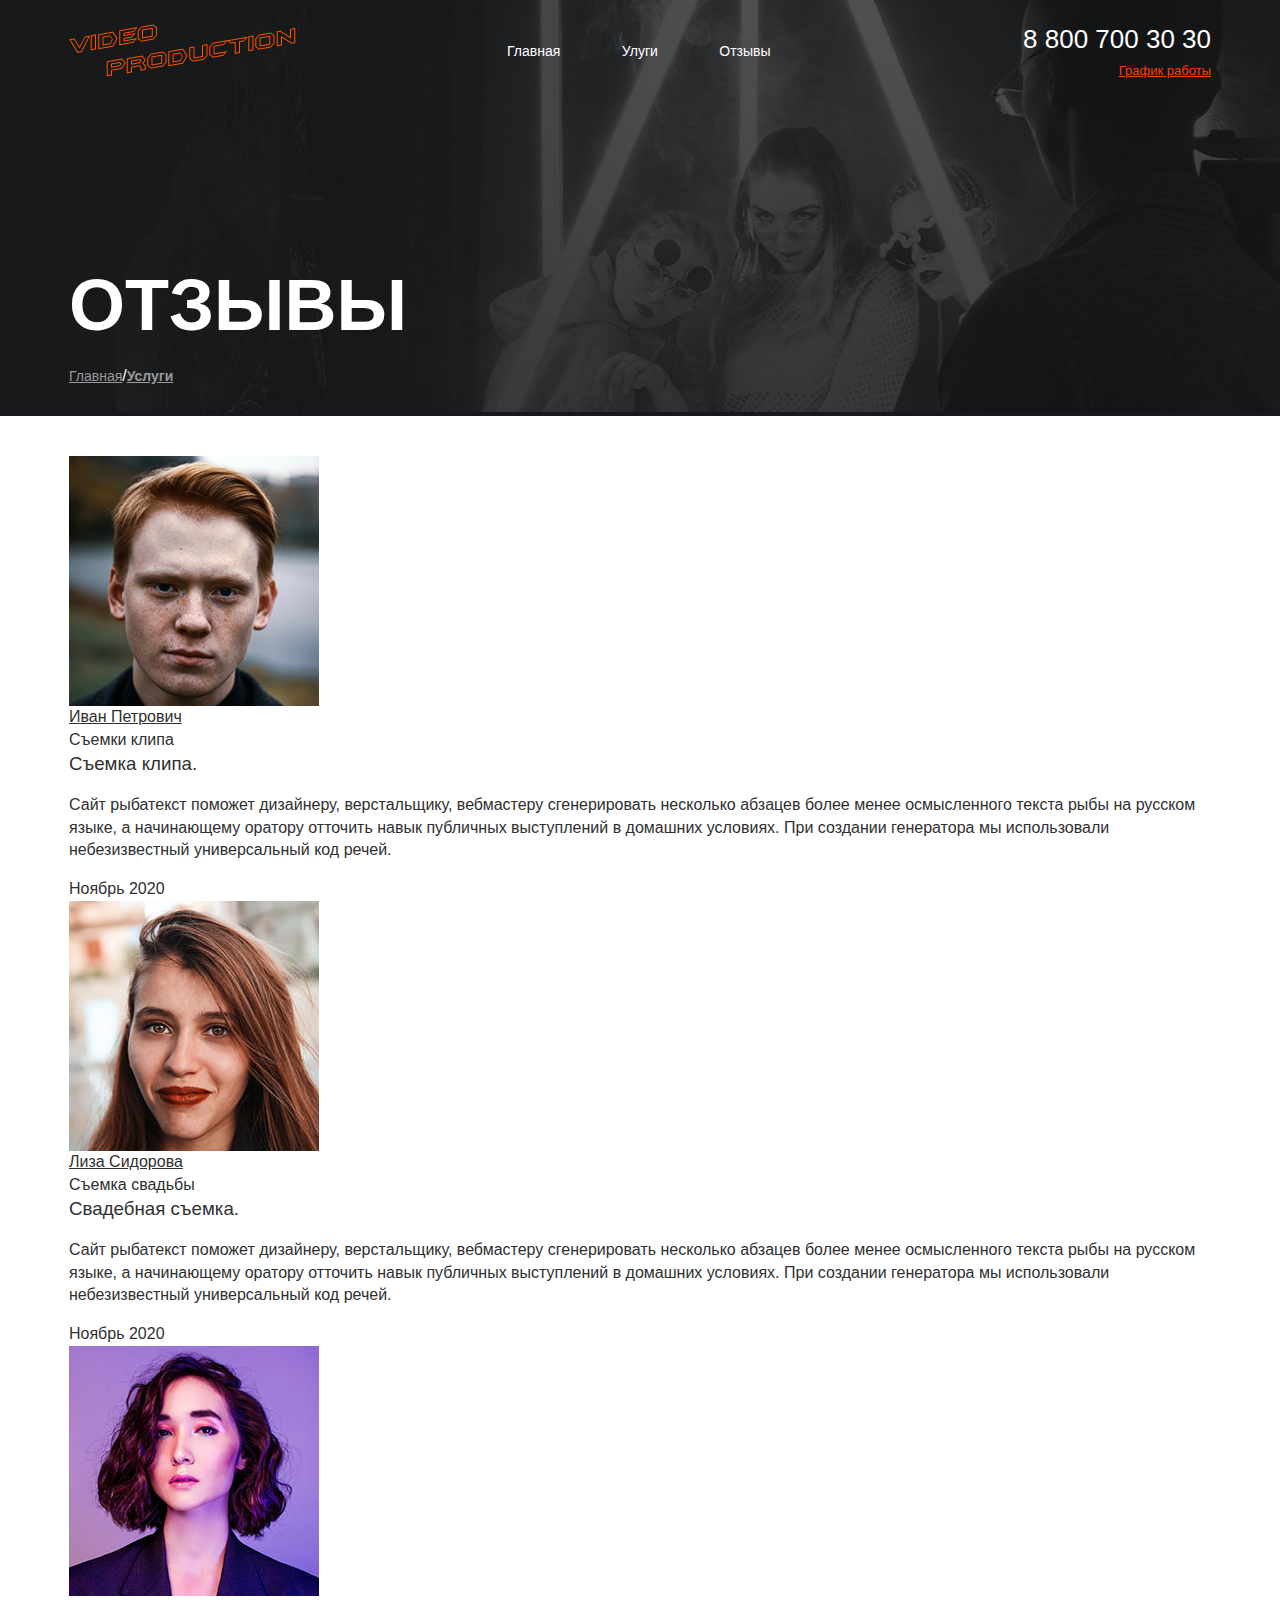
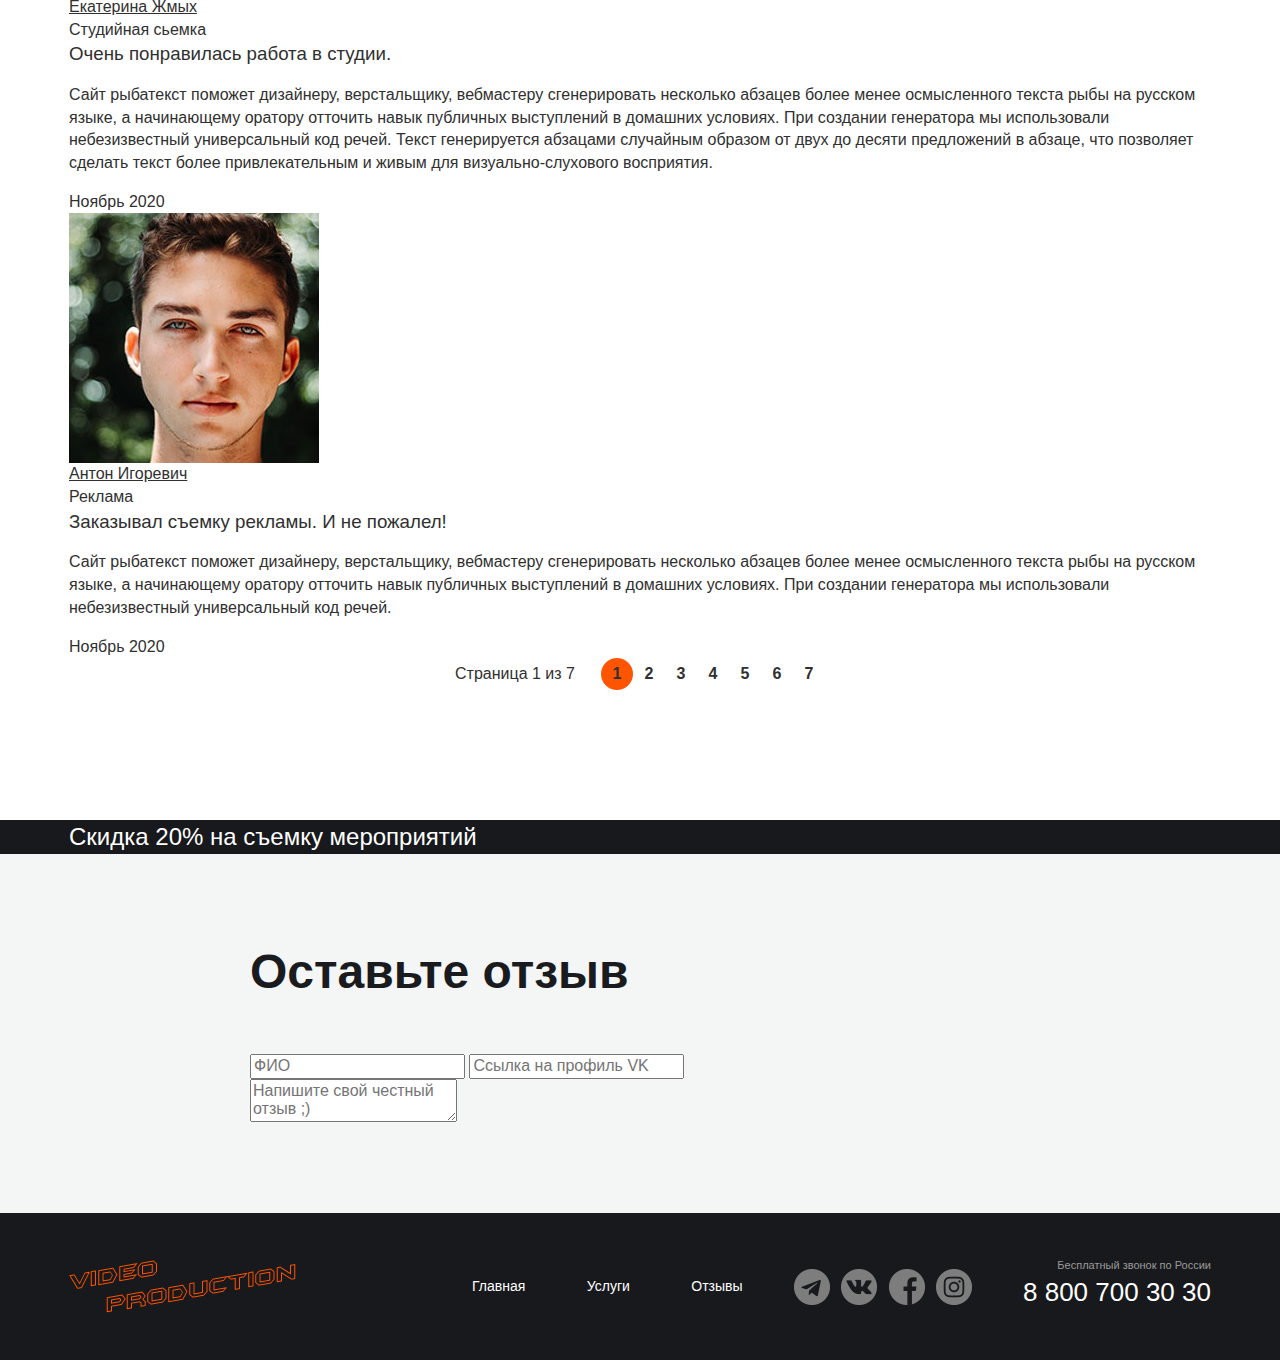
==== reviews.html @ eff4622a "Add files via upload" ====
<!DOCTYPE html>
<html lang="ru">
  <head>
    <meta charset="UTF-8" />
    <meta name="viewport" content="width=1200, initial-scale=1.0" />
    <link rel="stylesheet" href="./css/main.css">
   <title>Video Production | Отзывы</title>
  </head>
  <body>
   <div class="wrapper">
    <section class="top-line">
      <div class="container top-line__container">
        <header class="header">
          <div class="header__col">
            <a href="./index.html" class="logo logo--header">
              <img src="./img/logo.png" alt="video production logo" class="logo__img">
            </a>
            <nav class="menu">
              <ul class="menu__list">
                <li class="menu__item">
                  <a href="./index.html" class="menu__link">Главная</a>
                </li>
                <li class="menu__item">
                  <a href="./services.html" class="menu__link">Улуги</a>
                </li>
                <li class="menu__item">
                  <a href="#" class="menu__link">Отзывы</a>
                </li>
              </ul>
            </nav>
          </div>
          <div class="header__col--align--right">
            <address class="contacts">
              <a href="tel:+78007003030" class="contacts__phone">8 800 700 30 30</a>
              <div class="contacts__dropdown-title">График работы</div>
            </address>
          </div>
        </header>
        <h1 class="page-title">Отзывы</h1>
        <nav class="breadcrumbs">
          <ul class="breadcrumbs__list">
            <li class="breadcrumbs__item">
              <a href="" class="breadcrumbs__link">Главная</a>
            </li>
            <li class="breadcrumbs__item breadcrumbs__item--active">
              <a href="" class="breadcrumbs__link">Услуги</a>
            </li>
          </ul>
        </nav>
      </div>
    </section>
    <main class="page-content">
      <div class="container">
        <ul class="reviews">
          <li class="reviews__item review">
            <div class="review__header">
              <div class="review__photo">
                <div class="avatar">
                  <img src="./img/ginger.jpg" alt="user" class="avatar__img">
                </div>
              </div>
              <div class="review__userdata">
                <a href="#" class="review__user">Иван Петрович</a>
                <ul class="review__tags">
                  <li class="review__tag-item tag tag--bg--orange">Съемки клипа</li>
                </ul>
              </div>
            </div>
            <div class="review__content">
              <h3 class="review__title">Съемка клипа.</h3>
              <div class="review__content-text">
                <p>
                  Сайт рыбатекст поможет дизайнеру, верстальщику, вебмастеру сгенерировать несколько абзацев более менее осмысленного текста рыбы на русском языке, а начинающему оратору отточить навык публичных выступлений в домашних условиях. При создании генератора мы использовали небезизвестный универсальный код речей. 
                </p>
              </div>
              <time class="review__date">Ноябрь 2020</time>
            </div>
          </li>
          <li class="reviews__item review">
            <div class="review__header">
              <div class="review__photo">
                <div class="avatar">
                  <img src="./img/liza.jpg" alt="user" class="avatar__img">
                </div>
              </div>
              <div class="review__userdata">
                <a href="#" class="review__user">Лиза Сидорова</a>
                <ul class="review__tags">
                  <li class="review__tag-item tag tag--bg--orange">Съемка свадьбы</li>
                </ul>
              </div>
            </div>
            <div class="review__content">
              <h3 class="review__title">Свадебная съемка.</h3>
              <div class="review__content-text">
                <p>
                  Сайт рыбатекст поможет дизайнеру, верстальщику, вебмастеру сгенерировать несколько абзацев более менее осмысленного текста рыбы на русском языке, а начинающему оратору отточить навык публичных выступлений в домашних условиях. При создании генератора мы использовали небезизвестный универсальный код речей.                 </p>
              </div>
              <time class="review__date">Ноябрь 2020</time>
            </div>
          </li>
          <li class="reviews__item review">
            <div class="review__header">
              <div class="review__photo">
                <div class="avatar">
                  <img src="./img/girl.jpg" alt="user" class="avatar__img">
                </div>
              </div>
              <div class="review__userdata">
                <a href="#" class="review__user">Екатерина Жмых</a>
                <ul class="review__tags">
                  <li class="review__tag-item tag tag--bg--orange">Студийная сьемка</li>
                </ul>
              </div>
            </div>
            <div class="review__content">
              <h3 class="review__title">Очень понравилась работа в студии.</h3>
              <div class="review__content-text">
                <p>
                  Сайт рыбатекст поможет дизайнеру, верстальщику, вебмастеру сгенерировать несколько абзацев более менее осмысленного текста рыбы на русском языке, а начинающему оратору отточить навык публичных выступлений в домашних условиях. При создании генератора мы использовали небезизвестный универсальный код речей. Текст генерируется абзацами случайным образом от двух до десяти предложений в абзаце, что позволяет сделать текст более привлекательным и живым для визуально-слухового восприятия.                </p>
              </div>
              <time class="review__date">Ноябрь 2020</time>
            </div>
          </li>
          <li class="reviews__item review">
            <div class="review__header">
              <div class="review__photo">
                <div class="avatar">
                  <img src="./img/guy.jpg" alt="user" class="avatar__img">
                </div>
              </div>
              <div class="review__userdata">
                <a href="#" class="review__user">Антон Игоревич</a>
                <ul class="review__tags">
                  <li class="review__tag-item tag tag--bg--orange">Реклама</li>
                </ul>
              </div>
            </div>
            <div class="review__content">
              <h3 class="review__title">Заказывал съемку рекламы. И не пожалел!</h3>
              <div class="review__content-text">
                <p>
                  Сайт рыбатекст поможет дизайнеру, верстальщику, вебмастеру сгенерировать несколько абзацев более менее осмысленного текста рыбы на русском языке, а начинающему оратору отточить навык публичных выступлений в домашних условиях. При создании генератора мы использовали небезизвестный универсальный код речей.                </p>
              </div>
              <time class="review__date">Ноябрь 2020</time>
            </div>
          </li>
        </ul>
        <div class="paginator paginator--services">
          <div class="paginator__display">
            Страница <span class="paginator__display-current">1</span> 
            из <span class="paginator__display-all">7</span> 
          </div>
          <ul class="paginator__list">
            <li class="paginator__item paginator__item--active">
              <a href="#" class="paginator__link">1</a>
            </li>
            <li class="paginator__item">
              <a href="#" class="paginator__link">2</a>
            </li>
            <li class="paginator__item">
              <a href="#" class="paginator__link">3</a>
            </li>
            <li class="paginator__item">
              <a href="#" class="paginator__link">4</a>
            </li>
            <li class="paginator__item">
              <a href="#" class="paginator__link">5</a>
            </li>
            <li class="paginator__item">
              <a href="#" class="paginator__link">6</a>
            </li>
            <li class="paginator__item">
              <a href="#" class="paginator__link">7</a>
            </li>
          </ul>
        </div>
      </div>
    </main>
    <section class="separator">
      <div class="container">
        <div class="separator__content">
          <h2 class="separator__title">
            Скидка
            <span class="separator__title-number">20%</span>
            на съемку мероприятий
          </h2>
        </div>
      </div>
    </section>
    <section class="inner-section inner-section-bg-grey">
      <div class="container">
        <h2 class="inner-section__title">Оставьте отзыв</h2>
        <form class="form">
          <div class="form__row">
            <input type="text" placeholder="ФИО" class="form__input">
            <input type="text" placeholder="Ссылка на профиль VK" class="form__input">
          </div>
          <div class="form__row">
            <textarea placeholder="Напишите свой честный отзыв ;)" class="form__input form__input--textarea"></textarea>
          </div>
        </form>
      </div>
    </section>
    <footer class="inner-footer">
      <div class="container inner-footer__container">
        <div class="footer">
          <a href="./index.html" class="logo logo--footer">
            <img src="./img/logo.png" alt="Логотип" class="logo__img">
          </a>
          <nav class="menu">
            <ul class="menu__list menu__list--footer">
              <li class="menu__item">
                <a href="./index.html" class="menu__link">Главная</a>
              </li>
              <li class="menu__item">
                <a href="./services.html" class="menu__link">Услуги</a>
              </li>
              <li class="menu__item">
                <a href="#" class="menu__link">Отзывы</a>
              </li>
            </ul>
          </nav>
          <div class="socials">
            <ul class="socials__list">
              <li class="socials__item socials__item-tg">
                <a href="#" class="socials__link"></a>
              </li>
              <li class="socials__item socials__item-vk">
                <a href="#" class="socials__link"></a>
              </li>
              <li class="socials__item socials__item-fb">
                <a href="#" class="socials__link"></a>
              </li>
              <li class="socials__item socials__item-insta">
                <a href="#" class="socials__link"></a>
              </li>
            </ul>
          </div>
          <address class="contacts">
            <span class="contacts__text">Бесплатный звонок по России</span>
            <a href="tel:+78007003030" class="contacts__phone">8 800 700 30 30</a>
          </address>
         </div> 
      </div>
    </footer>
      </div>
    </footer>
    </div>
  </body>
</html>
---- css/main.css ----
@import url("../css/layout/normalize.css");
@import url("../css/layout/base.css");
@import url("../css/blocks/header.css");
@import url("../css/blocks/logo.css");
@import url("../css/blocks/menu.css");
@import url("../css/blocks/contacts.css");
@import url("../css/blocks/hero.css");
@import url("../css/blocks/button.css");
@import url("../css/blocks/offers.css");
@import url("../css/blocks/news.css");
@import url("../css/blocks/about.css");
@import url("../css/blocks/paginator.css");
@import url("../css/blocks/footer.css");
@import url("../css/blocks/socials.css");
@import url("../css/blocks/top-line.css");
@import url("../css/blocks/services.css");
@import url("../css/blocks/inner-section.css");
@import url("../css/blocks/partners.css");
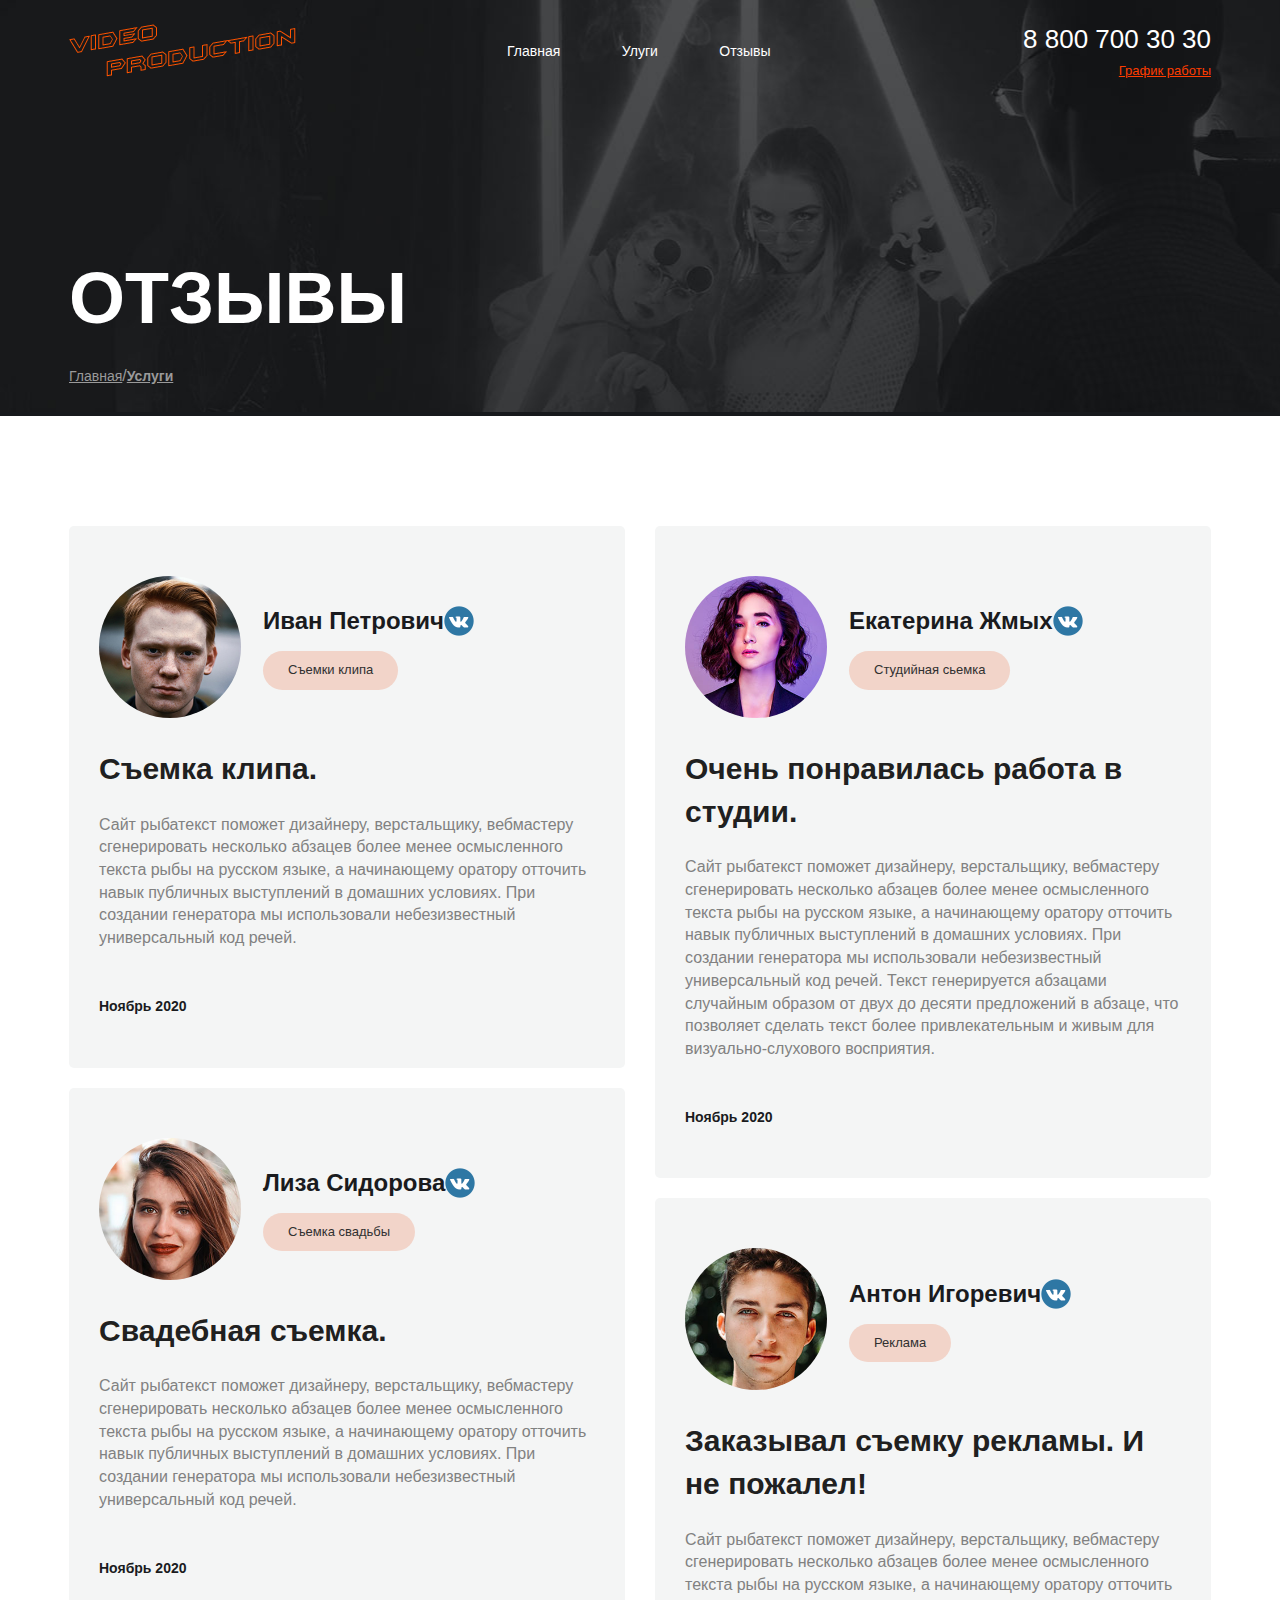
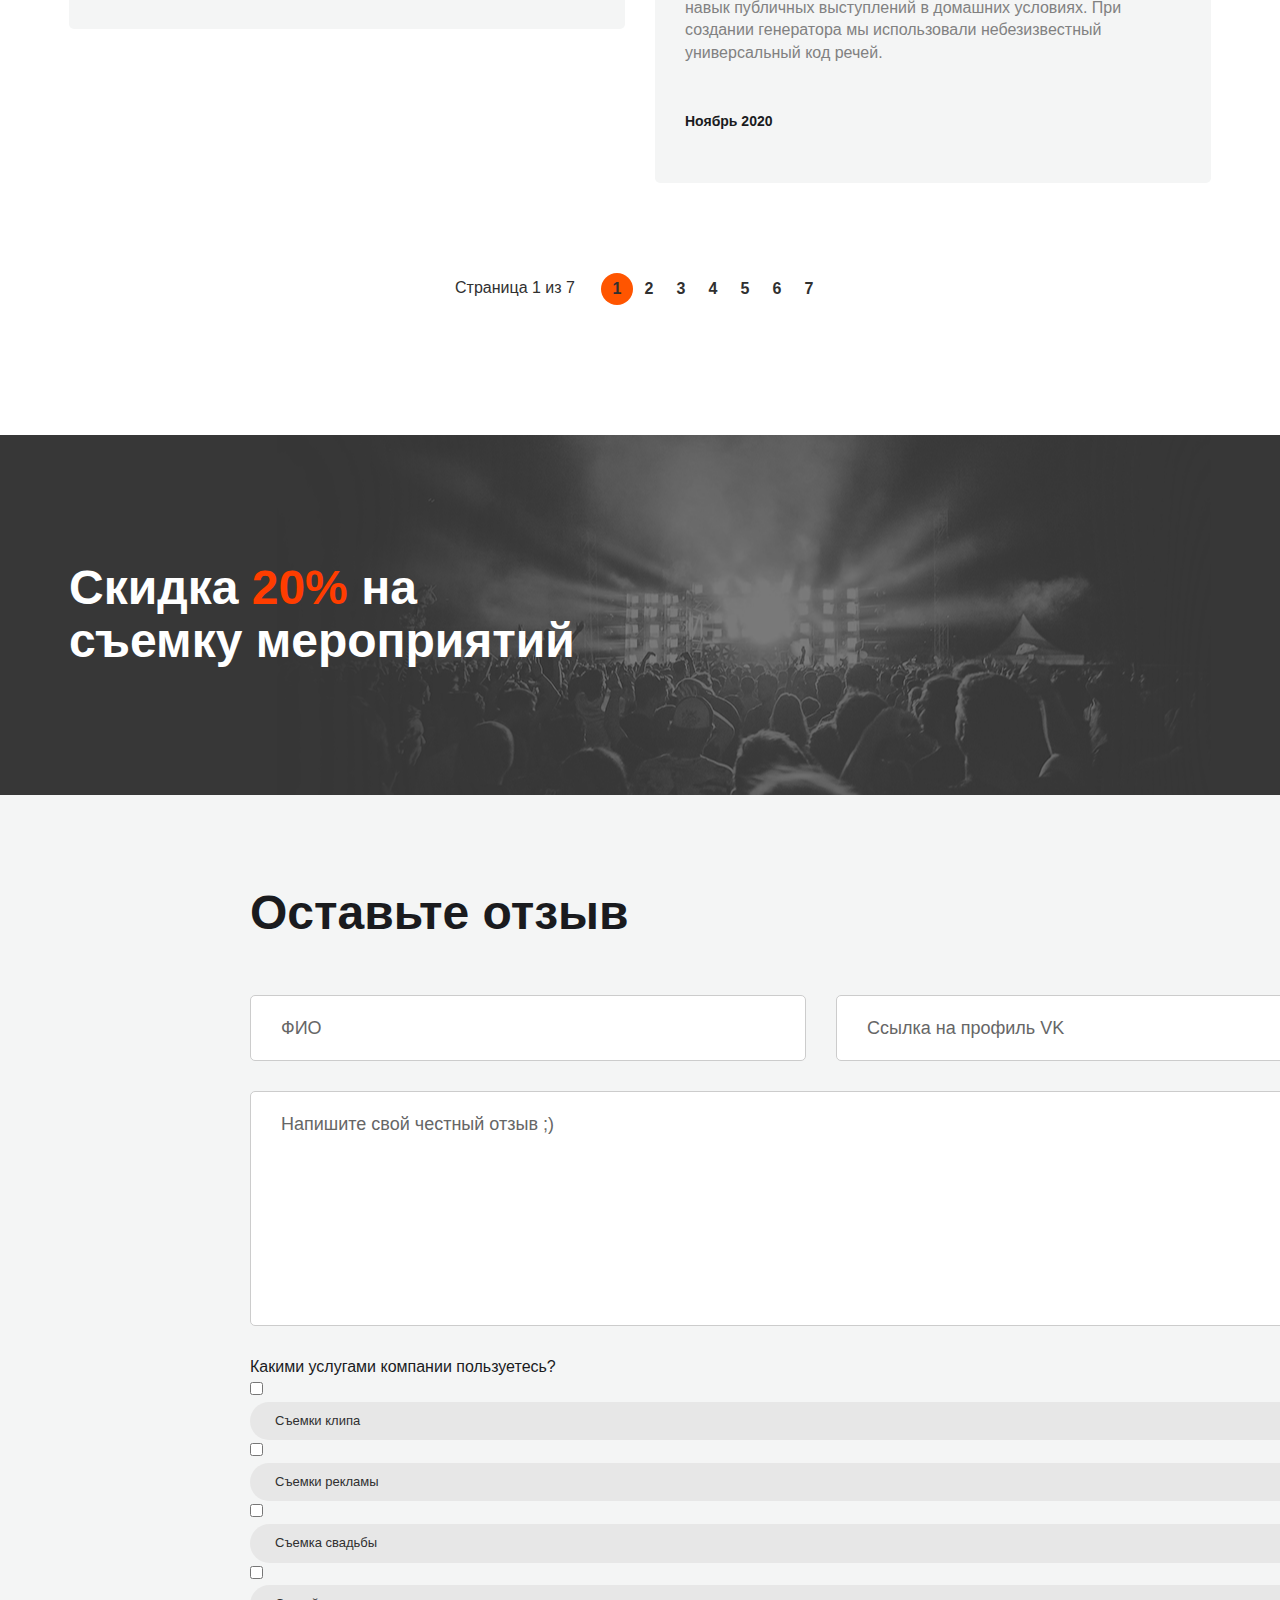
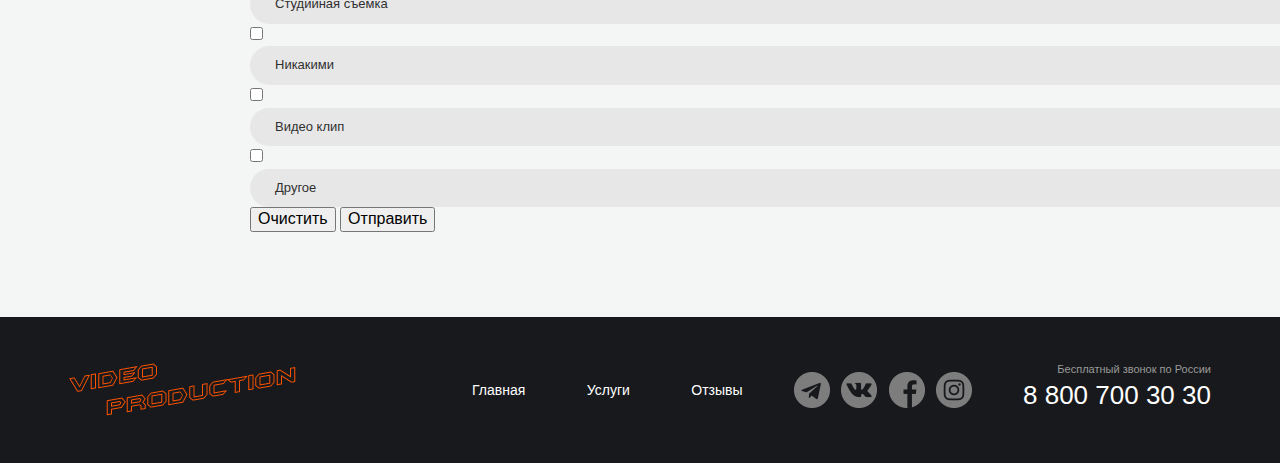
==== commit 8dc52e24: "Add files via upload" ====
--- a/reviews.html
+++ b/reviews.html
@@ -199,6 +199,57 @@
           <div class="form__row">
             <textarea placeholder="Напишите свой честный отзыв ;)" class="form__input form__input--textarea"></textarea>
           </div>
+          <div class="form__controls">
+            <div class="form__controls-title">Какими услугами компании пользуетесь?</div>
+            <ul class="controls">
+              <li class="controls__item">
+                <label class="controls__elem">
+                  <input type="checkbox" class="controls__checkbox">
+                  <div class="tag controls__tag">Съемки клипа</div>
+                </label>
+              </li>
+              <li class="controls__item">
+                <label class="controls__elem">
+                  <input type="checkbox" class="controls__checkbox">
+                  <div class="tag controls__tag">Съемки рекламы</div>
+                </label>
+              </li>
+              <li class="controls__item">
+                <label class="controls__elem">
+                  <input type="checkbox" class="controls__checkbox">
+                  <div class="tag controls__tag">Съемка свадьбы</div>
+                </label>
+              </li>
+              <li class="controls__item">
+                <label class="controls__elem">
+                  <input type="checkbox" class="controls__checkbox">
+                  <div class="tag controls__tag">Студийная съемка</div>
+                </label>
+              </li>
+              <li class="controls__item">
+                <label class="controls__elem">
+                  <input type="checkbox" class="controls__checkbox">
+                  <div class="tag controls__tag">Никакими</div>
+                </label>
+              </li>
+              <li class="controls__item">
+                <label class="controls__elem">
+                  <input type="checkbox" class="controls__checkbox">
+                  <div class="tag controls__tag">Видео клип</div>
+                </label>
+              </li>
+              <li class="controls__item">
+                <label class="controls__elem">
+                  <input type="checkbox" class="controls__checkbox">
+                  <div class="tag controls__tag">Другое</div>
+                </label>
+              </li>
+            </ul>
+          </div>
+          <div class="form__btns">
+            <button type="submit" class="btn form__btn btn--grey">Очистить</button>
+            <button type="submit" class="btn form__btn btn--orange">Отправить</button>
+          </div>
         </form>
       </div>
     </section>
--- a/css/main.css
+++ b/css/main.css
@@ -15,4 +15,7 @@
 @import url("../css/blocks/top-line.css");
 @import url("../css/blocks/services.css");
 @import url("../css/blocks/inner-section.css");
-@import url("../css/blocks/partners.css");+@import url("../css/blocks/partners.css");
+@import url("../css/blocks/reviews.css");
+@import url("../css/blocks/separator.css");
+@import url("../css/blocks/form.css");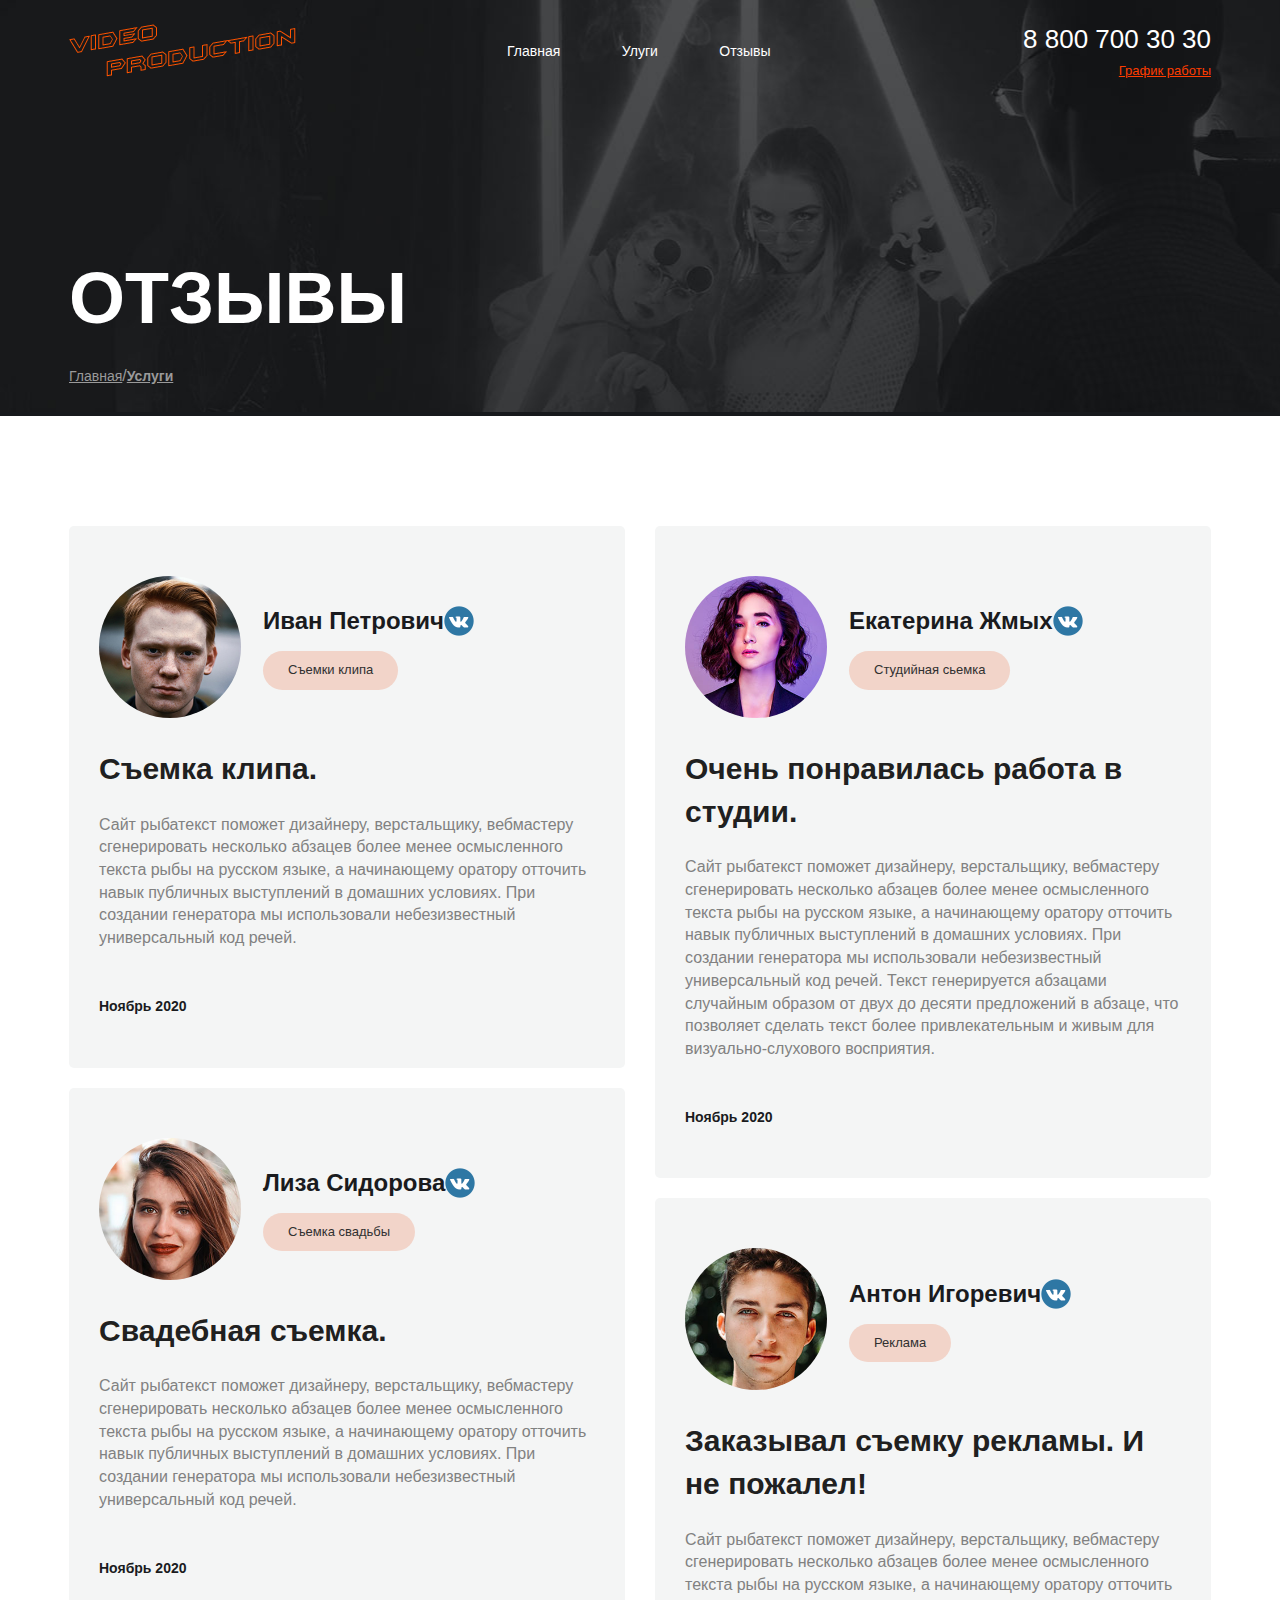
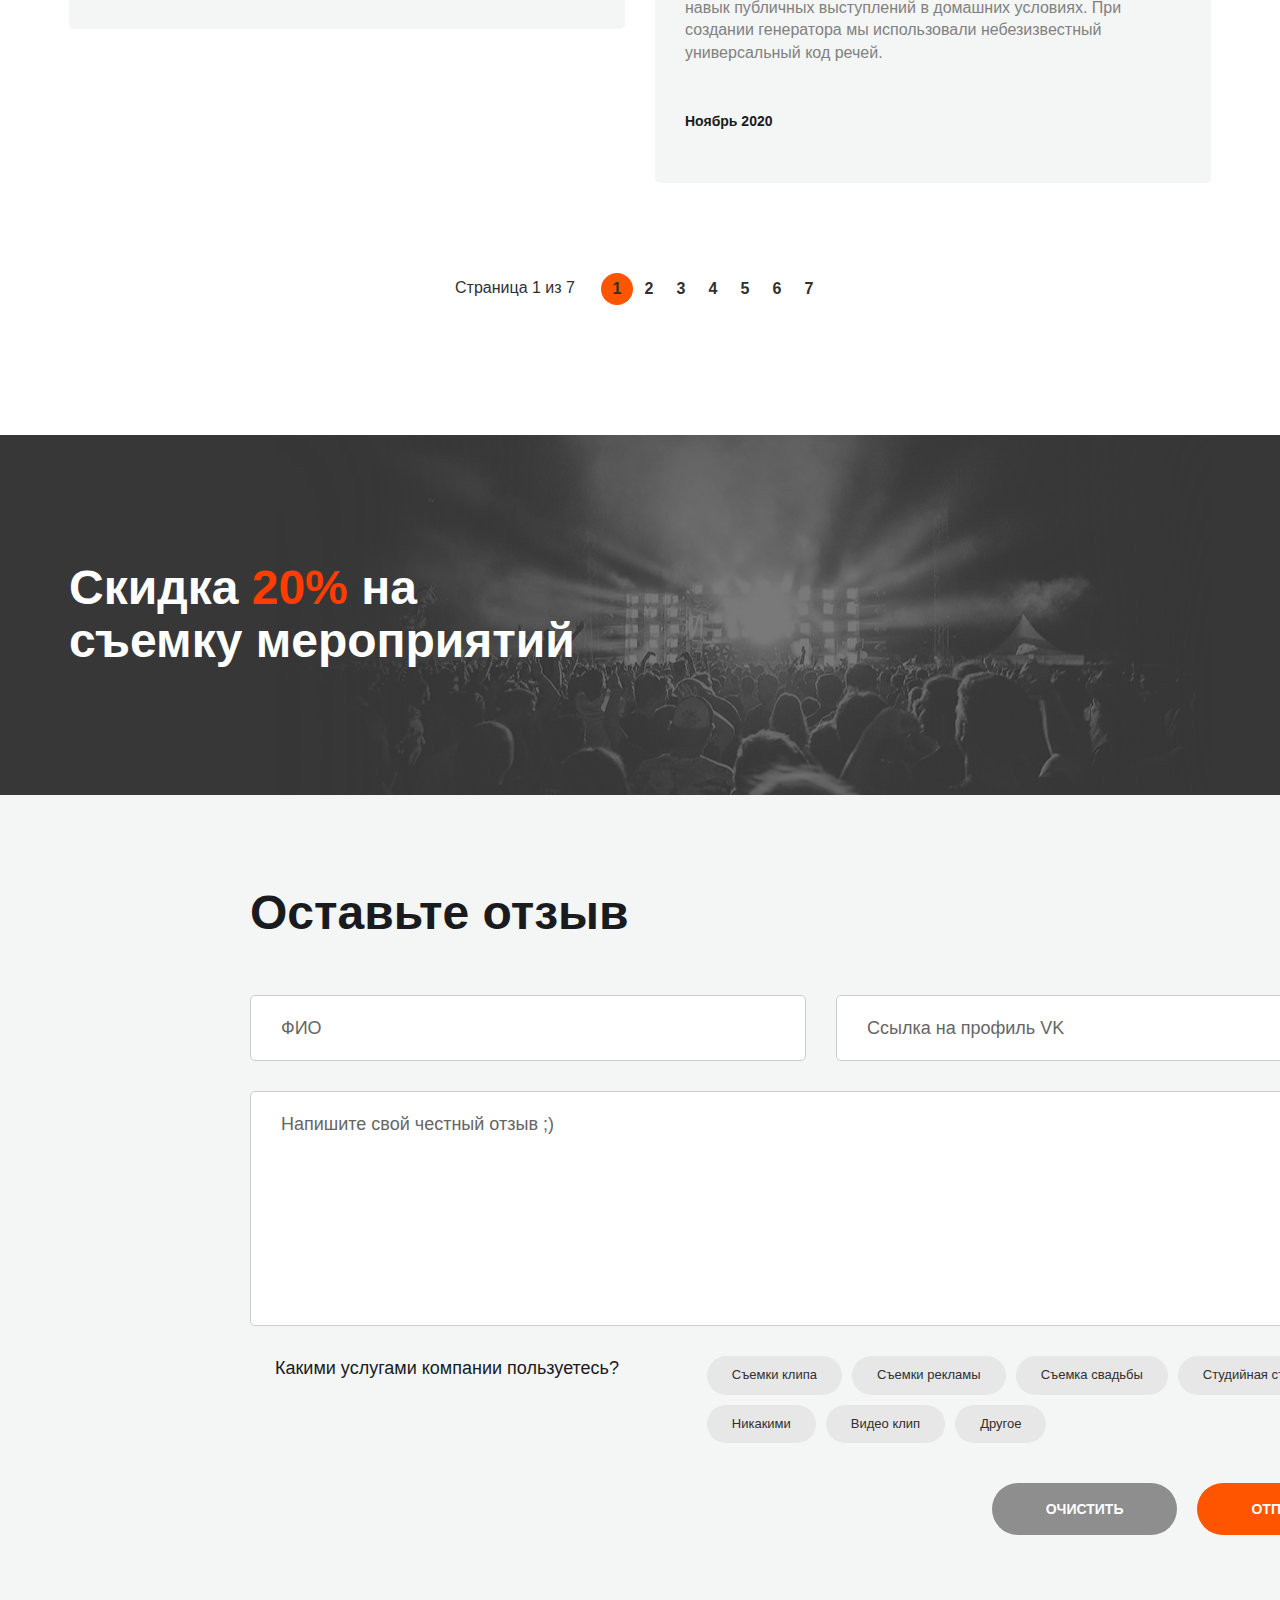
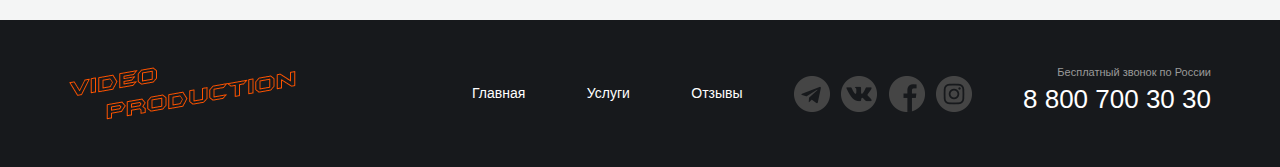
==== commit 88b1f78b: "Add files via upload" ====
--- a/reviews.html
+++ b/reviews.html
@@ -60,7 +60,9 @@
                 </div>
               </div>
               <div class="review__userdata">
-                <a href="#" class="review__user">Иван Петрович</a>
+                <a href="#" class="review__user">
+                 <span class="reviews__username">Иван Петрович</span>
+                </a>
                 <ul class="review__tags">
                   <li class="review__tag-item tag tag--bg--orange">Съемки клипа</li>
                 </ul>
--- a/css/main.css
+++ b/css/main.css
@@ -5,7 +5,7 @@
 @import url("../css/blocks/menu.css");
 @import url("../css/blocks/contacts.css");
 @import url("../css/blocks/hero.css");
-@import url("../css/blocks/button.css");
+@import url("../css/blocks/btn.css");
 @import url("../css/blocks/offers.css");
 @import url("../css/blocks/news.css");
 @import url("../css/blocks/about.css");
@@ -18,4 +18,8 @@
 @import url("../css/blocks/partners.css");
 @import url("../css/blocks/reviews.css");
 @import url("../css/blocks/separator.css");
-@import url("../css/blocks/form.css");+@import url("../css/blocks/form.css");
+@import url("../css/blocks/tag.css");
+@import url("../css/blocks/controls.css");
+@import url("../css/blocks/welcome-page.css");
+@import url("../css/blocks/dropdown.css");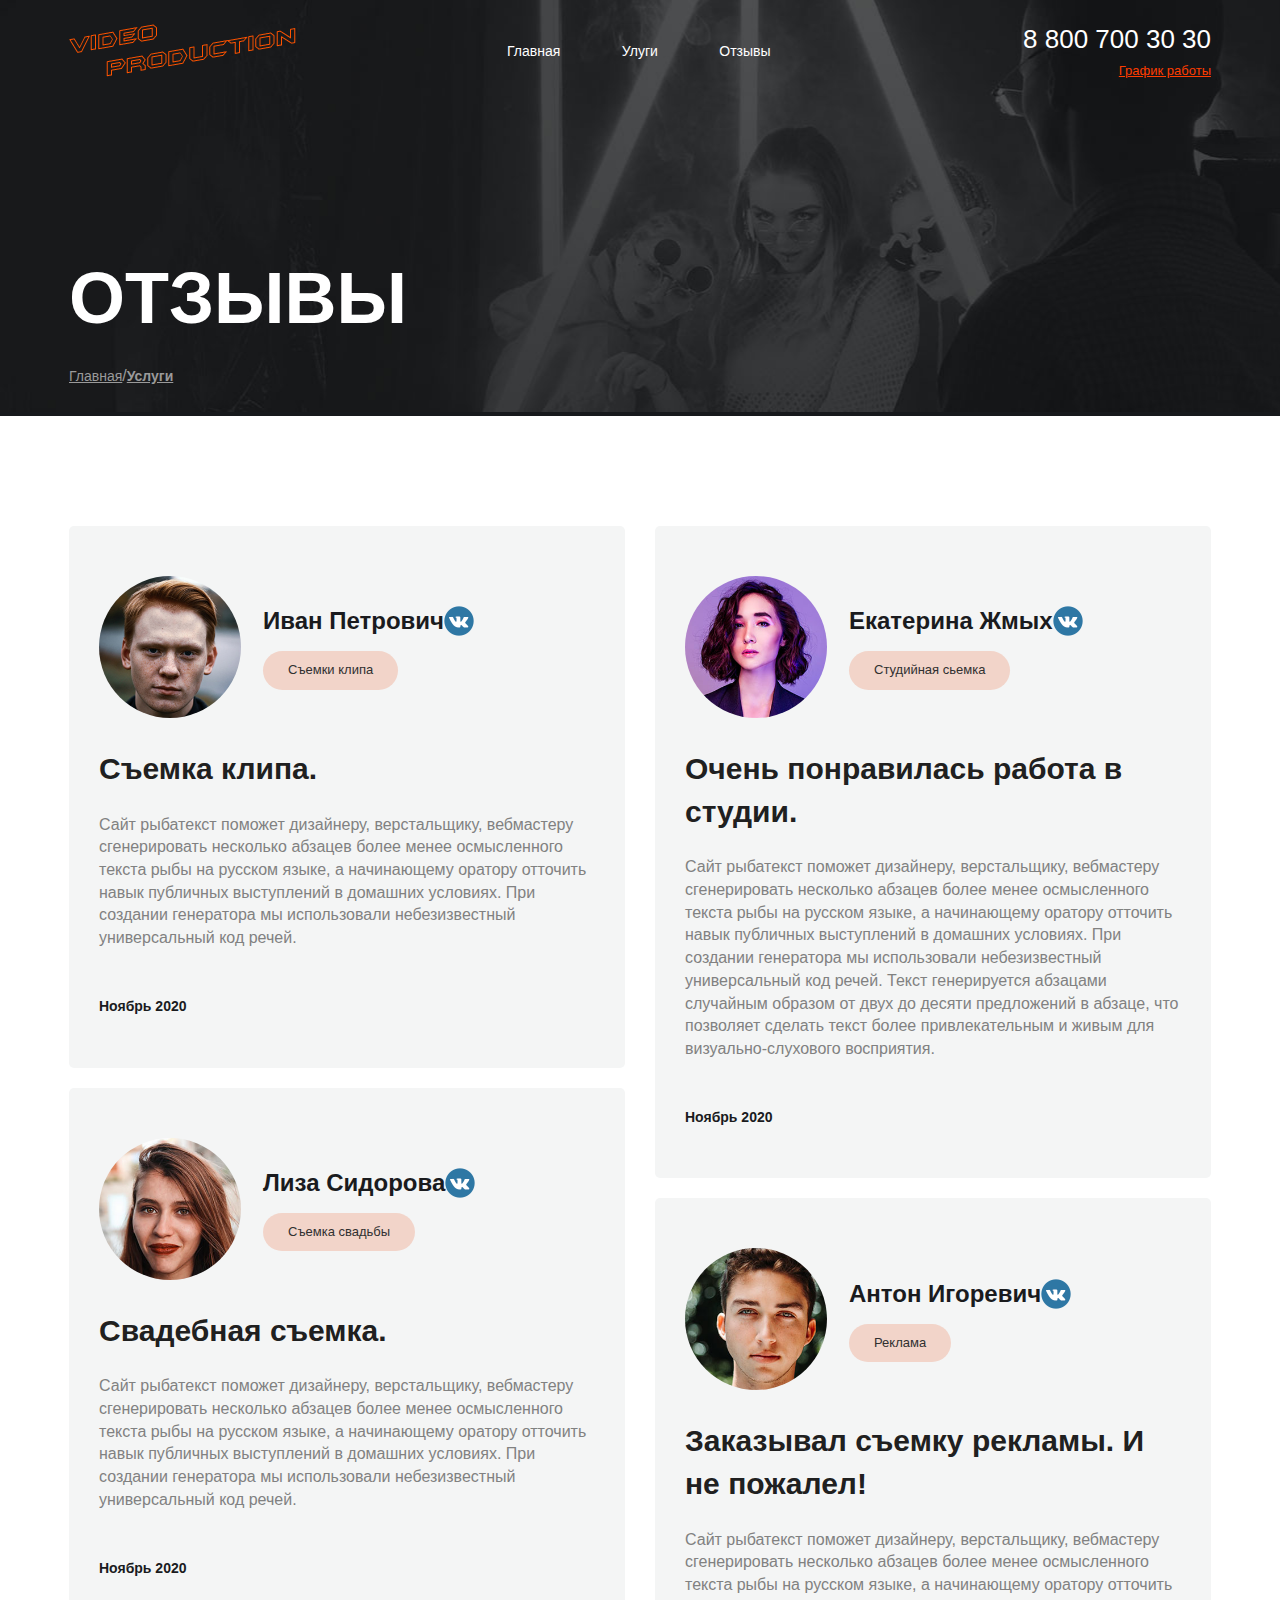
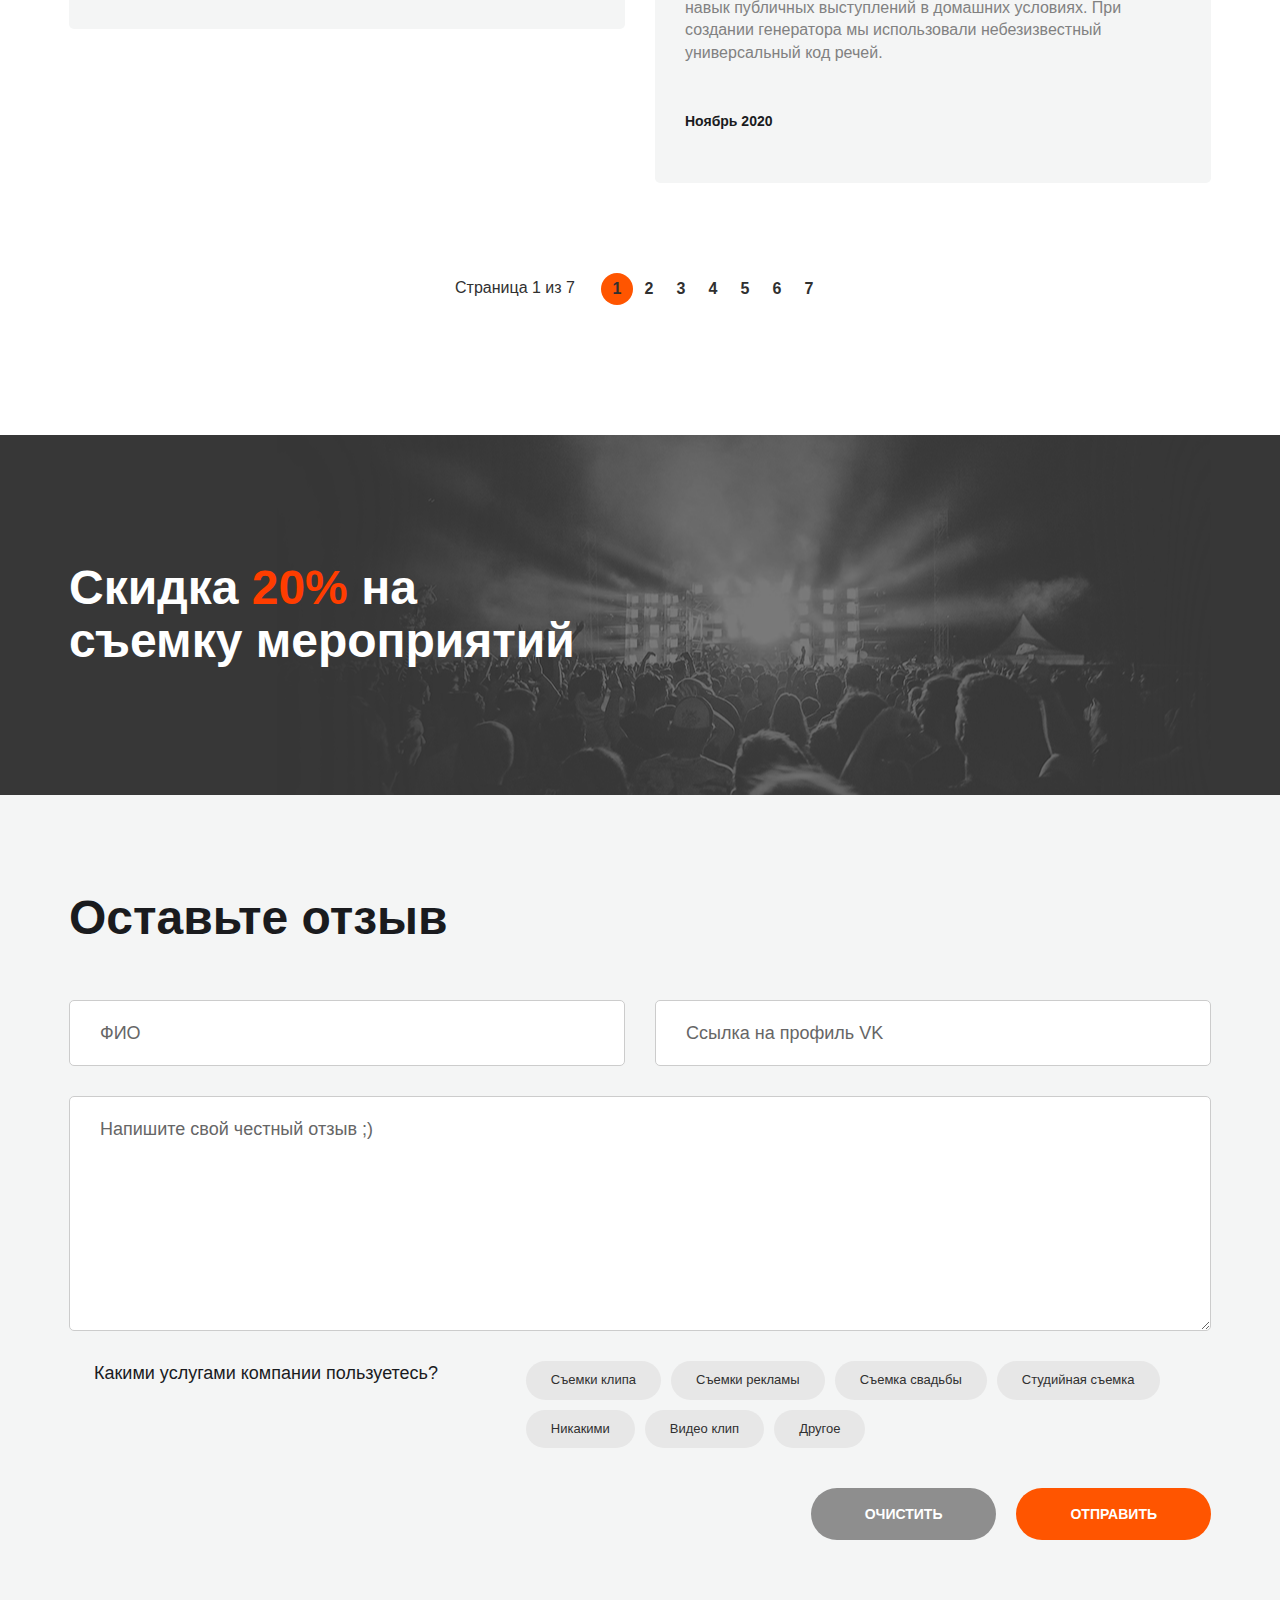
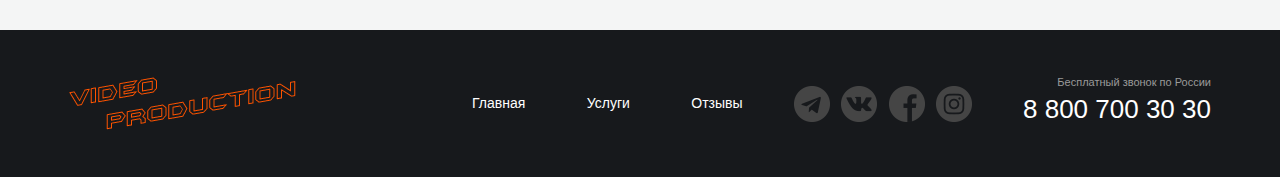
==== commit 5597769b: "Add files via upload" ====
--- a/reviews.html
+++ b/reviews.html
@@ -86,7 +86,9 @@
                 </div>
               </div>
               <div class="review__userdata">
-                <a href="#" class="review__user">Лиза Сидорова</a>
+                <a href="#" class="review__user">
+                  <span class="reviews__username">Лиза Сидорова</span>
+                </a>
                 <ul class="review__tags">
                   <li class="review__tag-item tag tag--bg--orange">Съемка свадьбы</li>
                 </ul>
@@ -109,7 +111,9 @@
                 </div>
               </div>
               <div class="review__userdata">
-                <a href="#" class="review__user">Екатерина Жмых</a>
+                <a href="#" class="review__user">
+                  <span class="reviews__username">Екатерина Жмых</span>
+                </a>
                 <ul class="review__tags">
                   <li class="review__tag-item tag tag--bg--orange">Студийная сьемка</li>
                 </ul>
@@ -132,7 +136,9 @@
                 </div>
               </div>
               <div class="review__userdata">
-                <a href="#" class="review__user">Антон Игоревич</a>
+                <a href="#" class="review__user">
+                  <span class="reviews__username">Антон Игоревич</span>
+                </a>
                 <ul class="review__tags">
                   <li class="review__tag-item tag tag--bg--orange">Реклама</li>
                 </ul>
@@ -190,7 +196,7 @@
         </div>
       </div>
     </section>
-    <section class="inner-section inner-section-bg-grey">
+    <section class="inner-section inner-section--bg--grey">
       <div class="container">
         <h2 class="inner-section__title">Оставьте отзыв</h2>
         <form class="form">
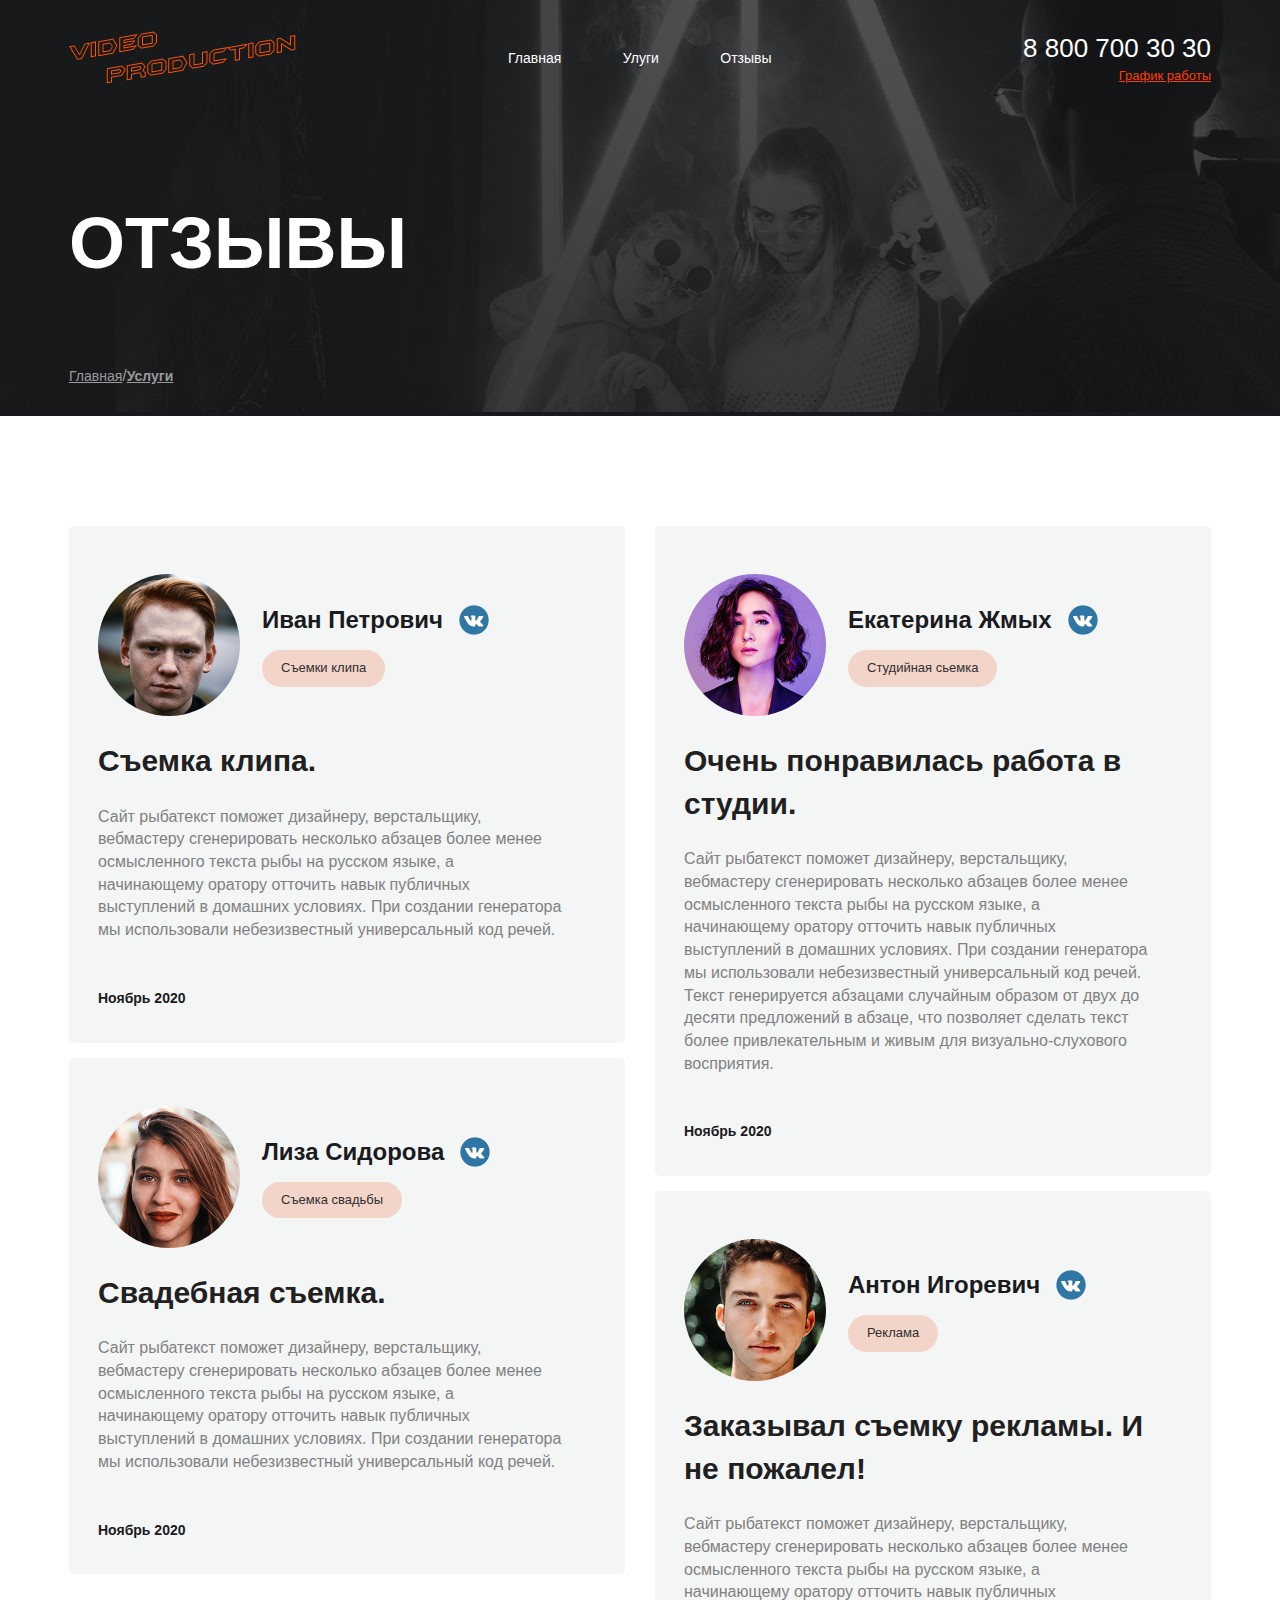
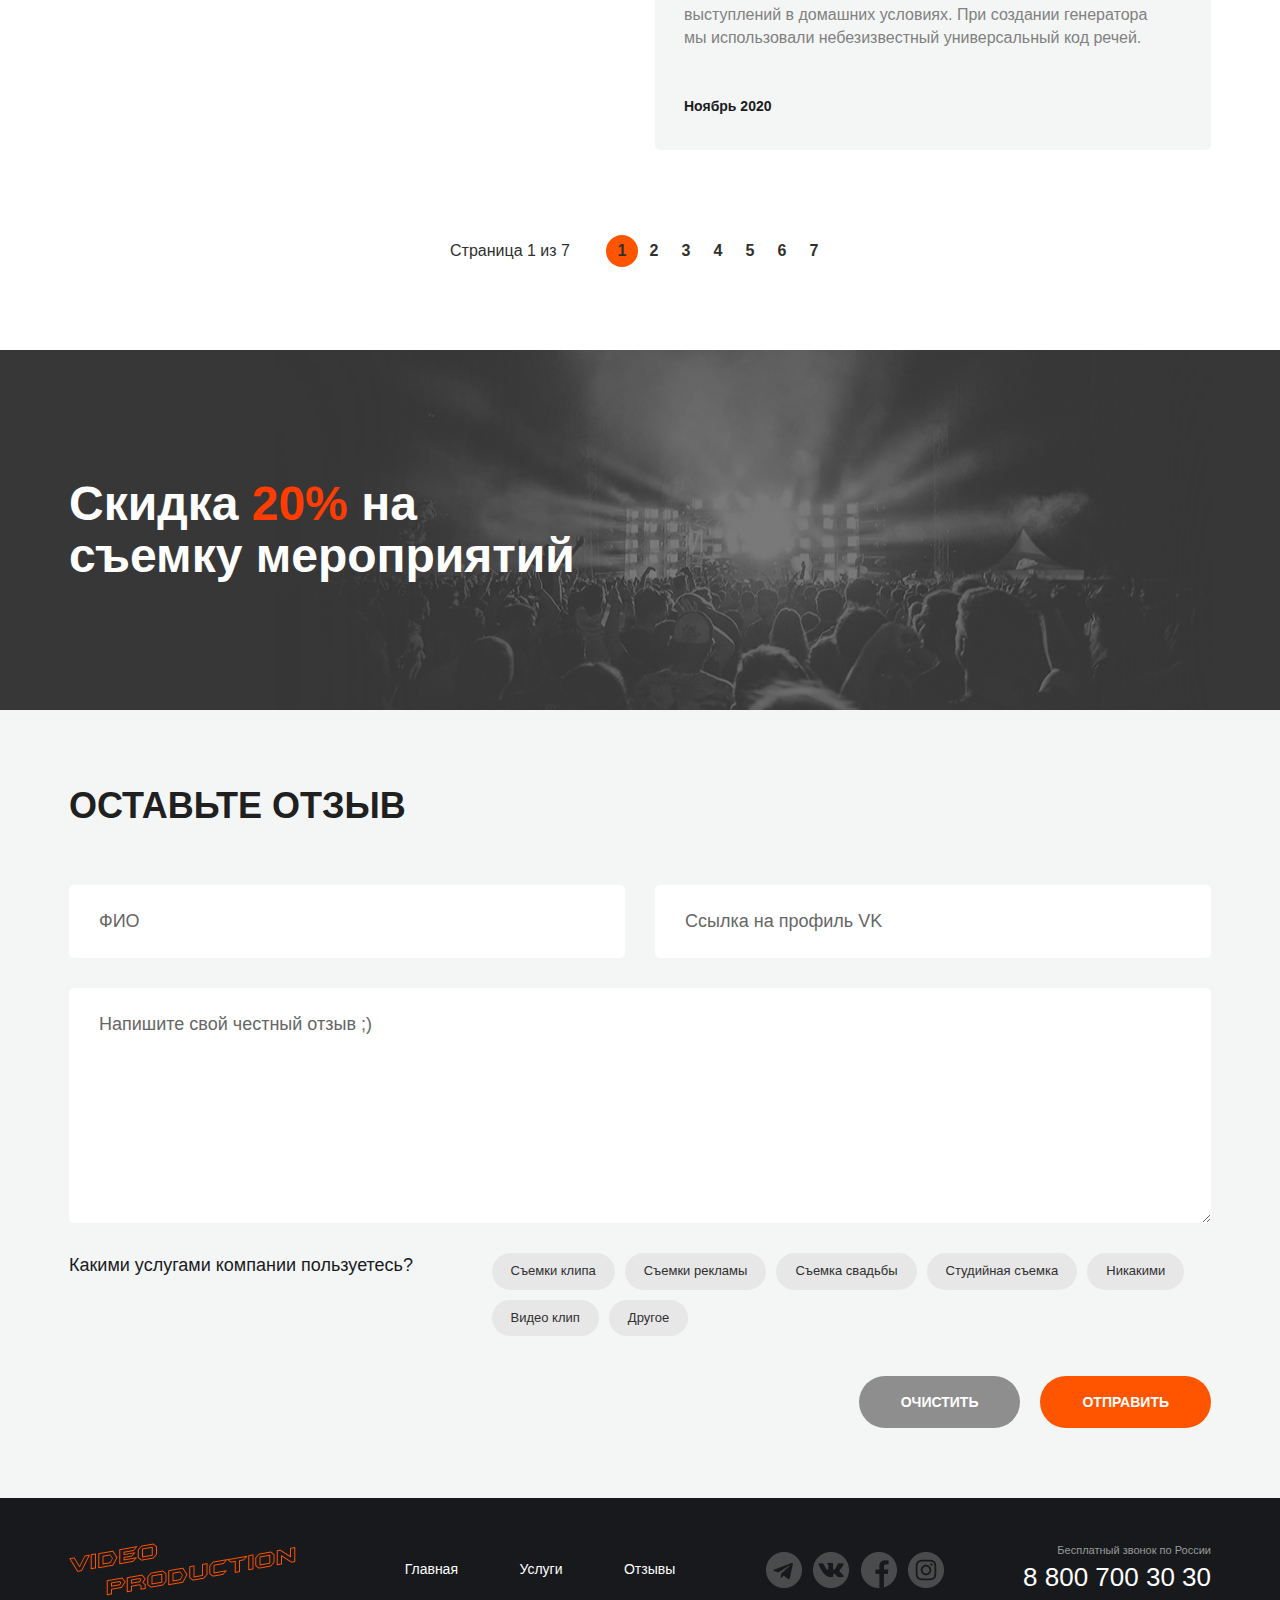
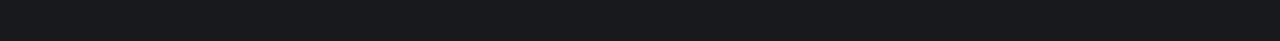
==== commit e543387a: "Add files via upload" ====
--- a/reviews.html
+++ b/reviews.html
@@ -10,7 +10,7 @@
    <div class="wrapper">
     <section class="top-line">
       <div class="container top-line__container">
-        <header class="header">
+        <header class="header header--inner">
           <div class="header__col">
             <a href="./index.html" class="logo logo--header">
               <img src="./img/logo.png" alt="video production logo" class="logo__img">
